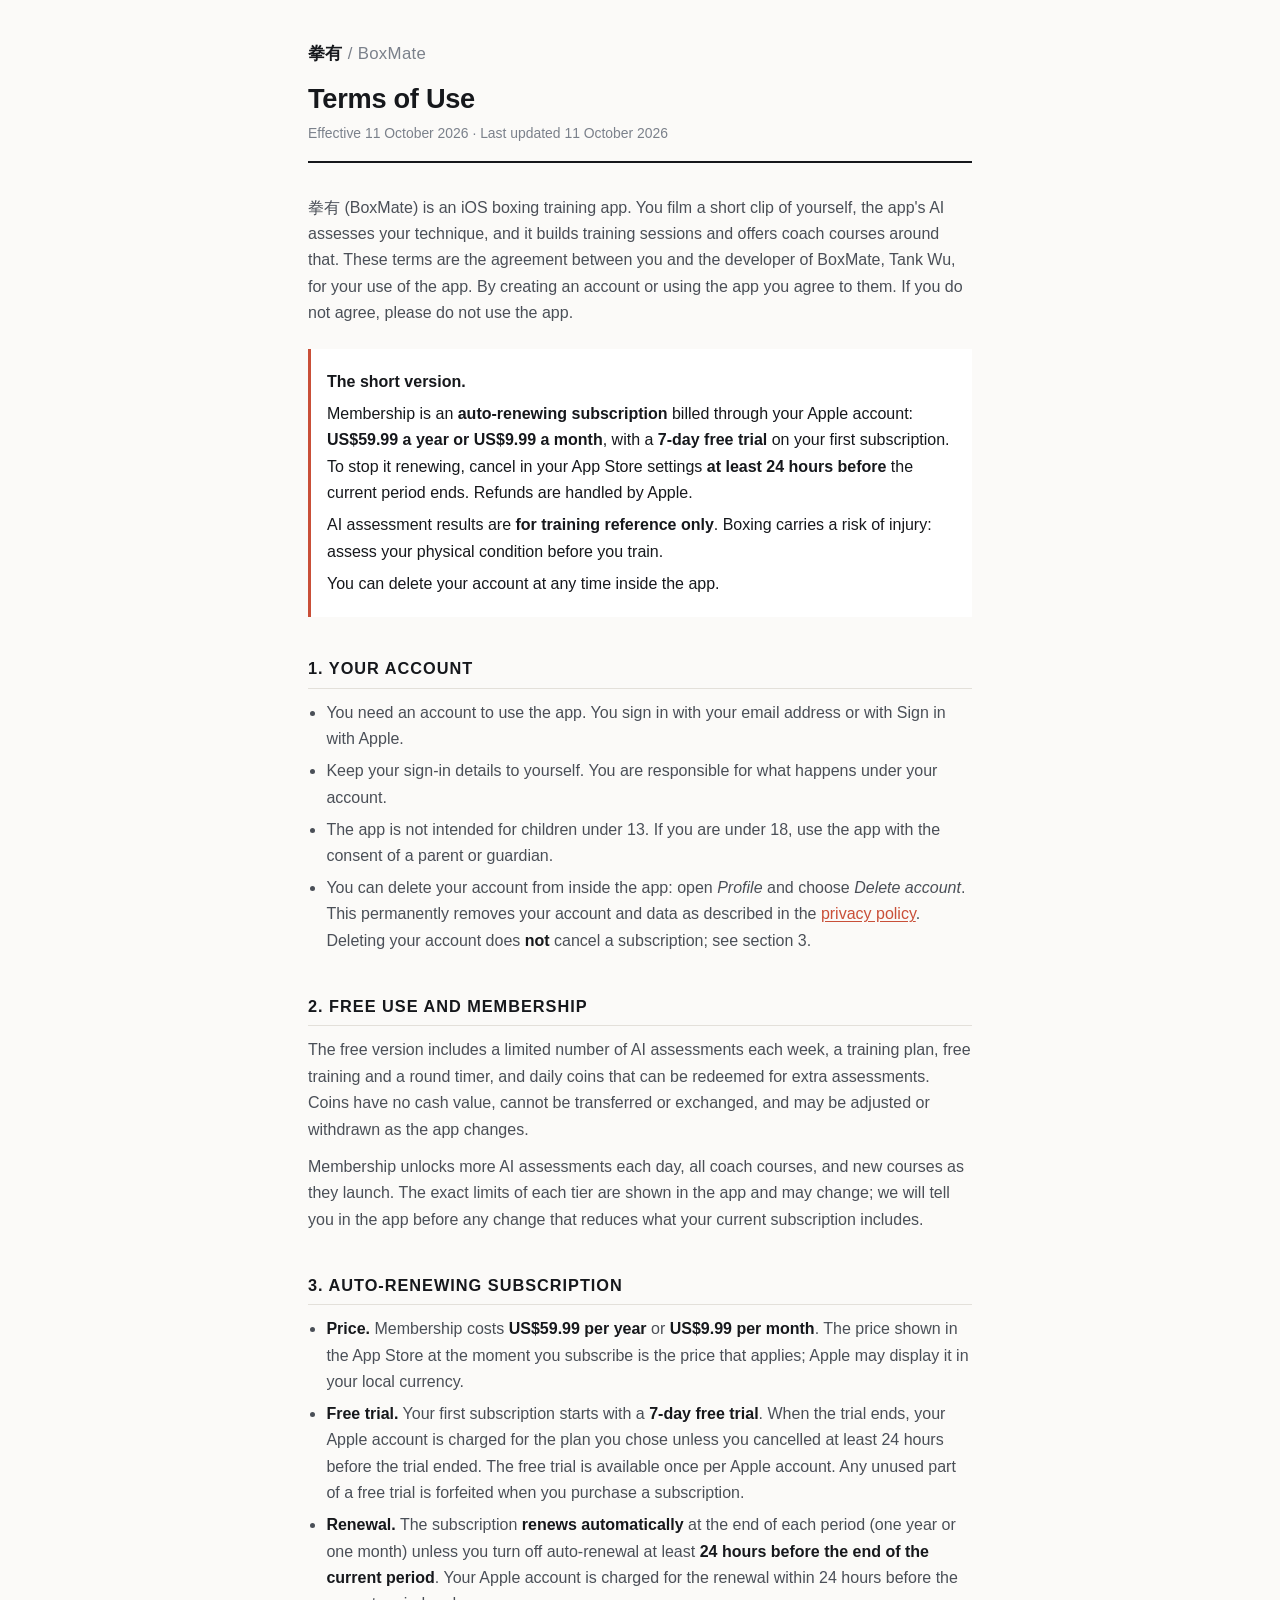
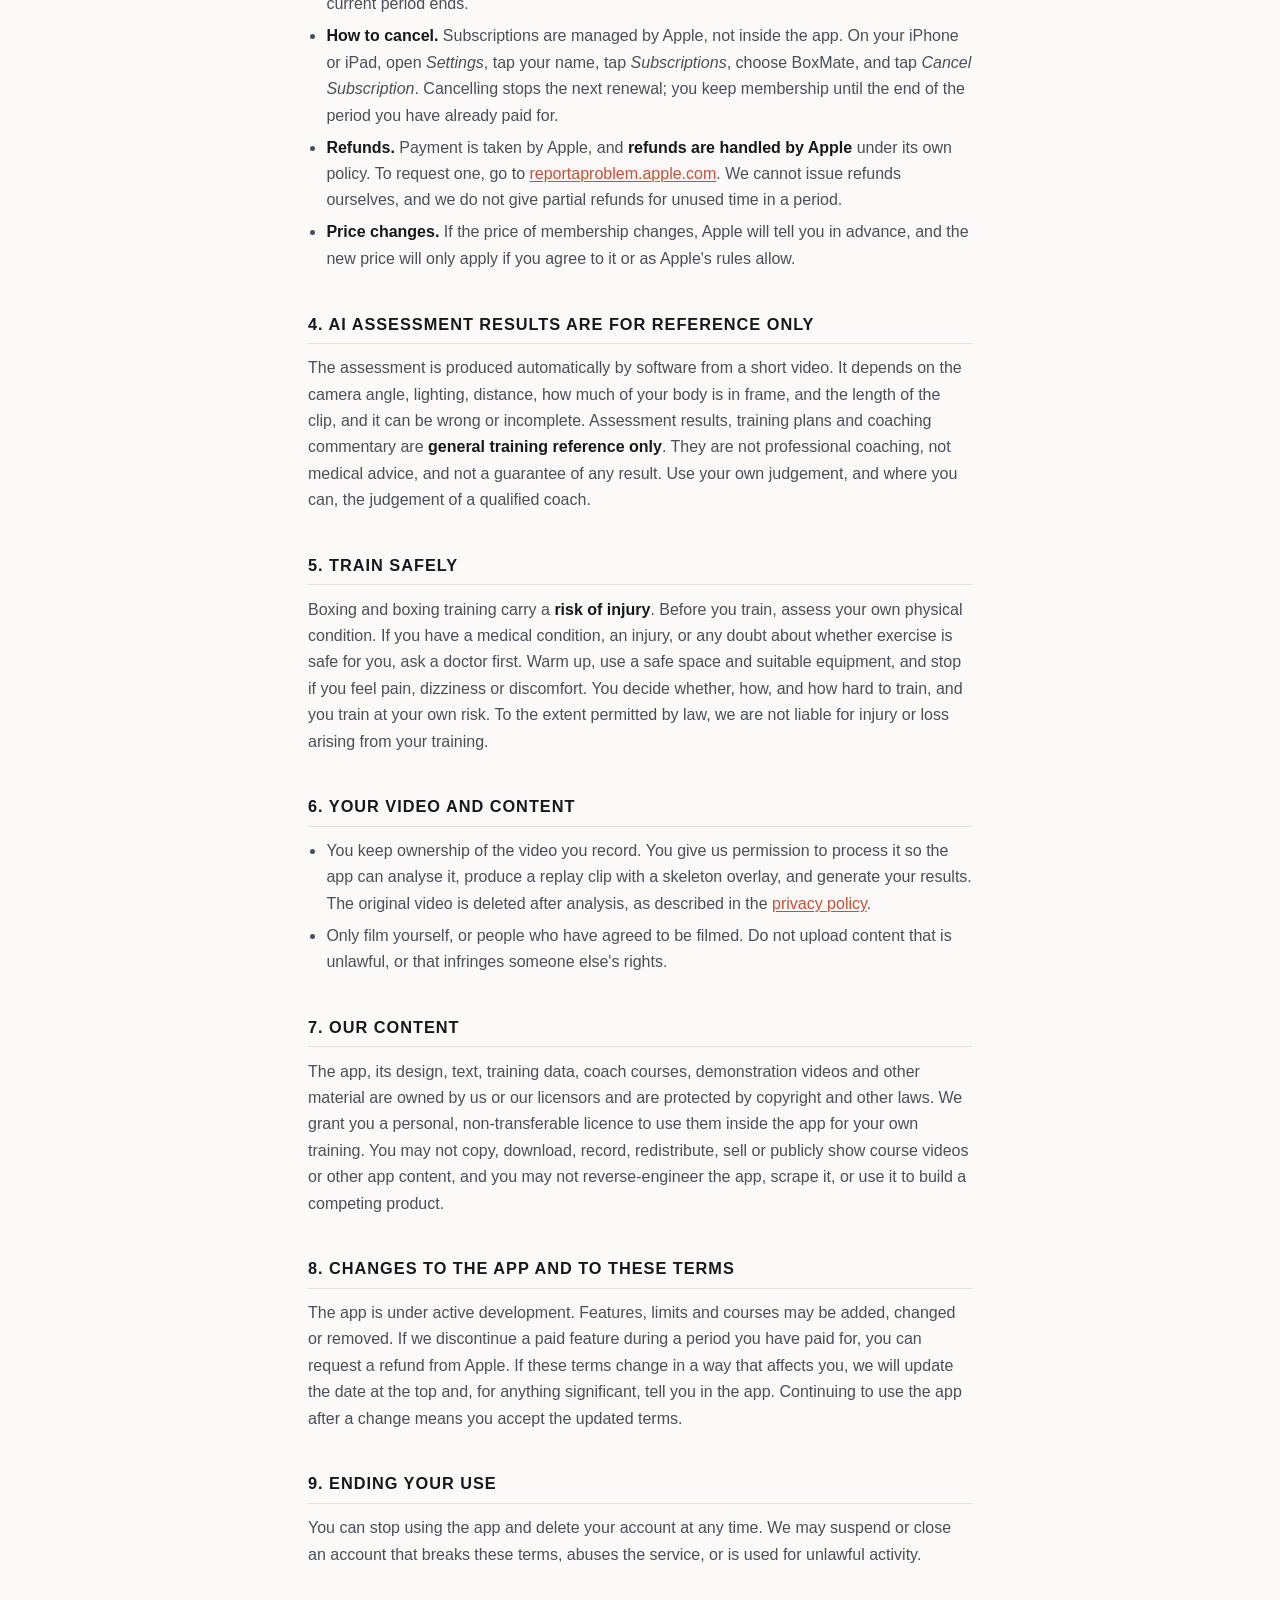
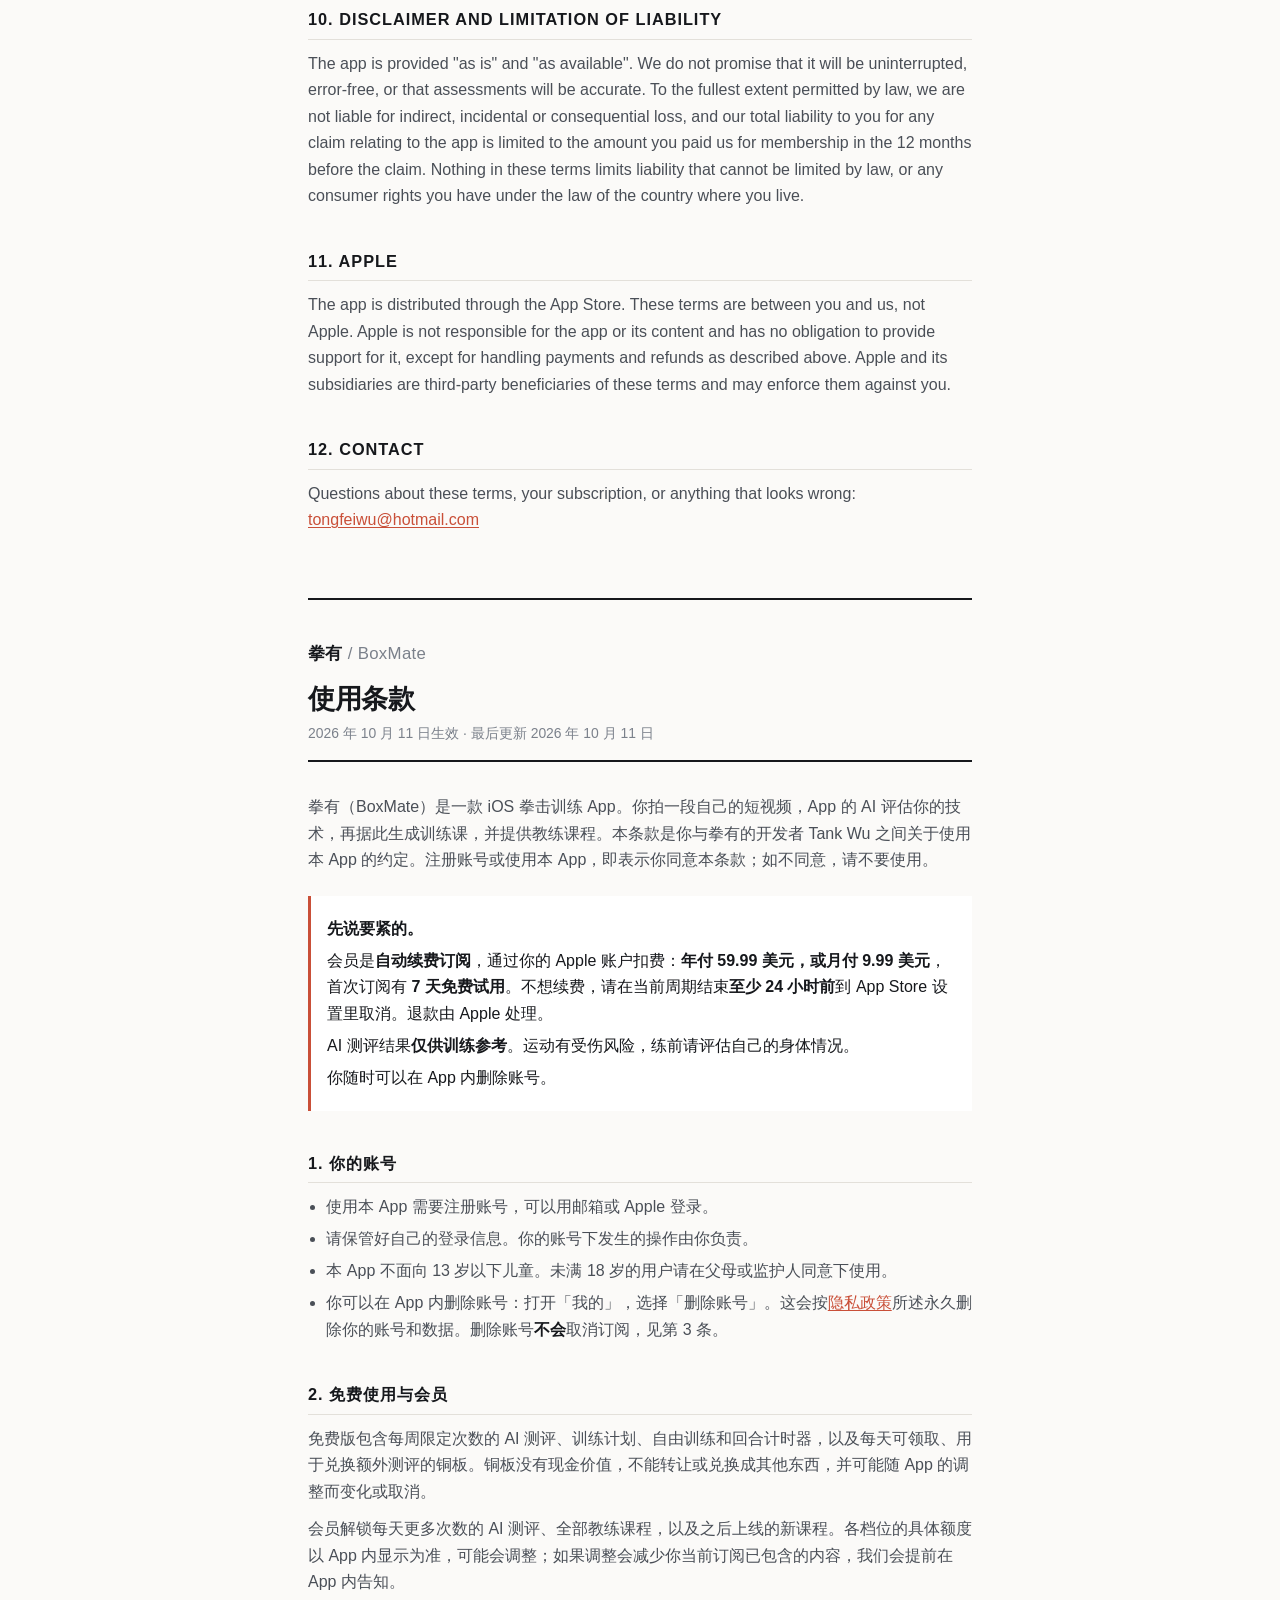
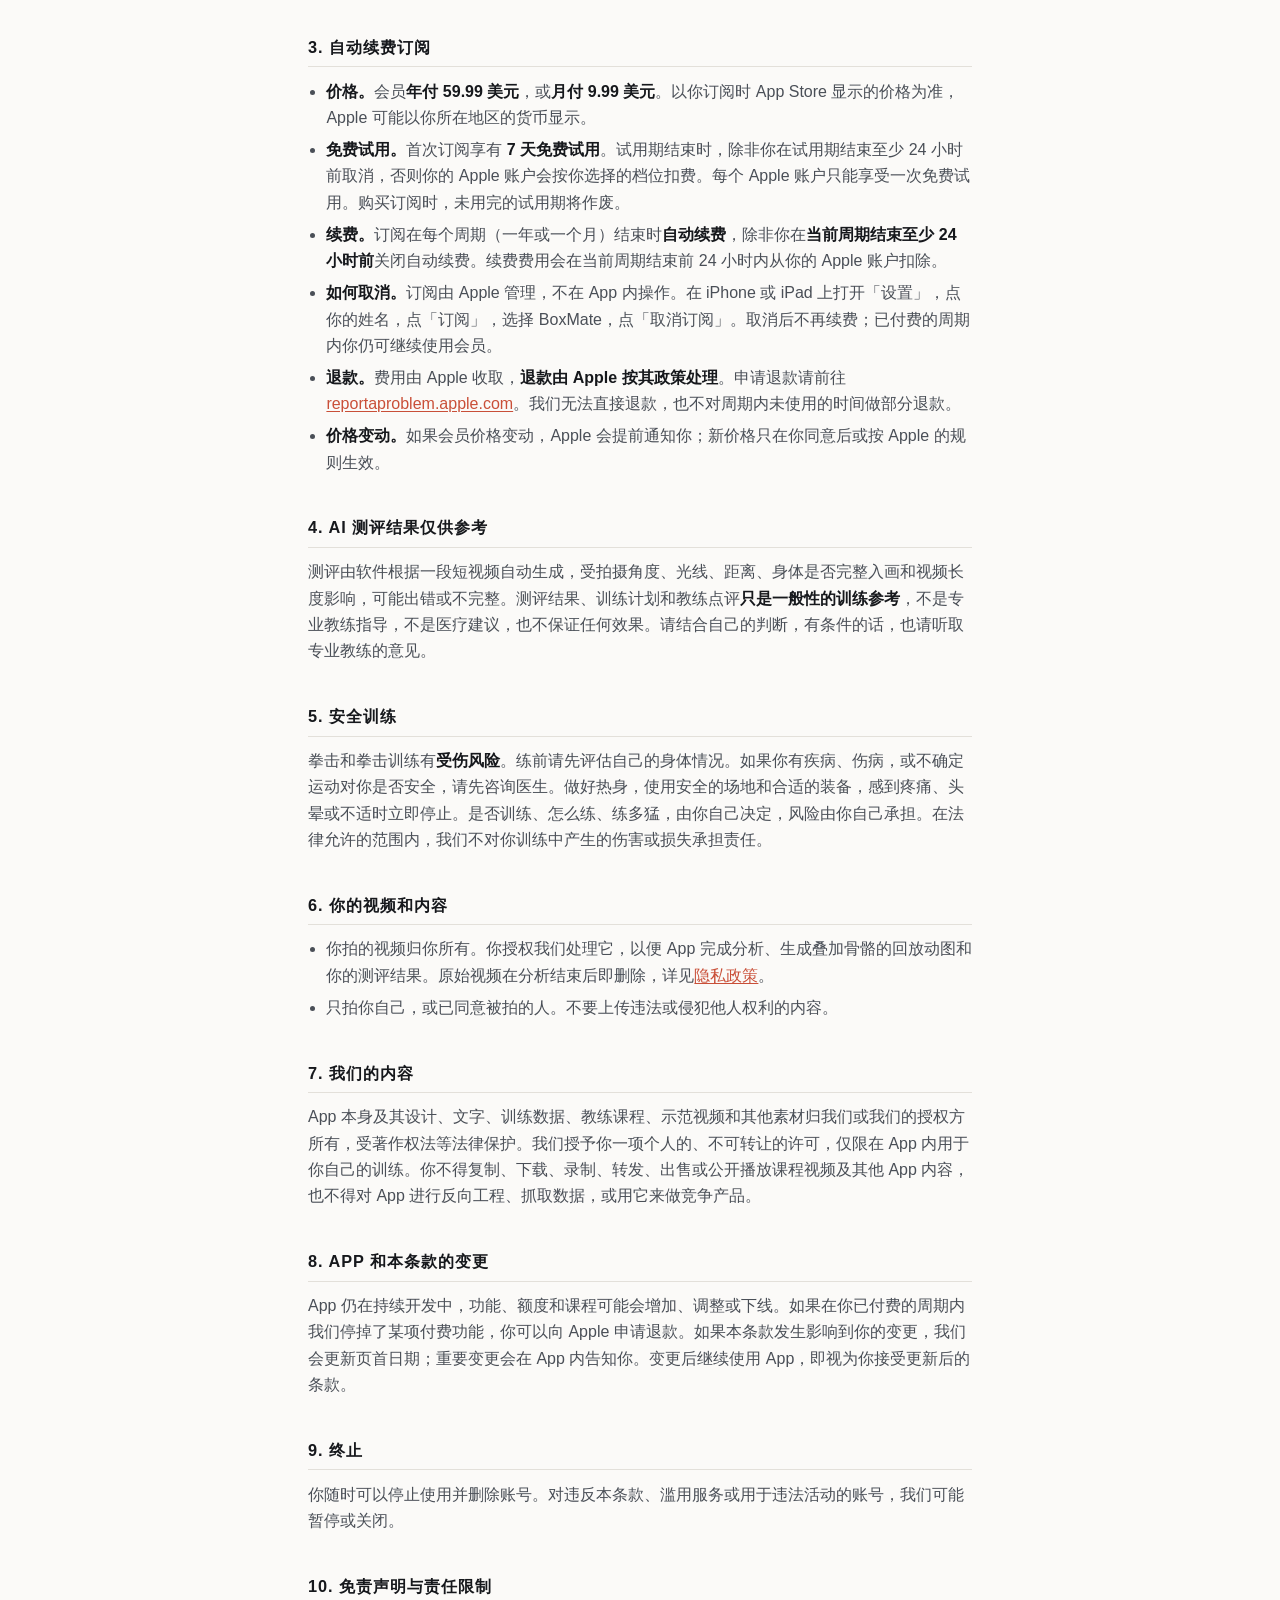
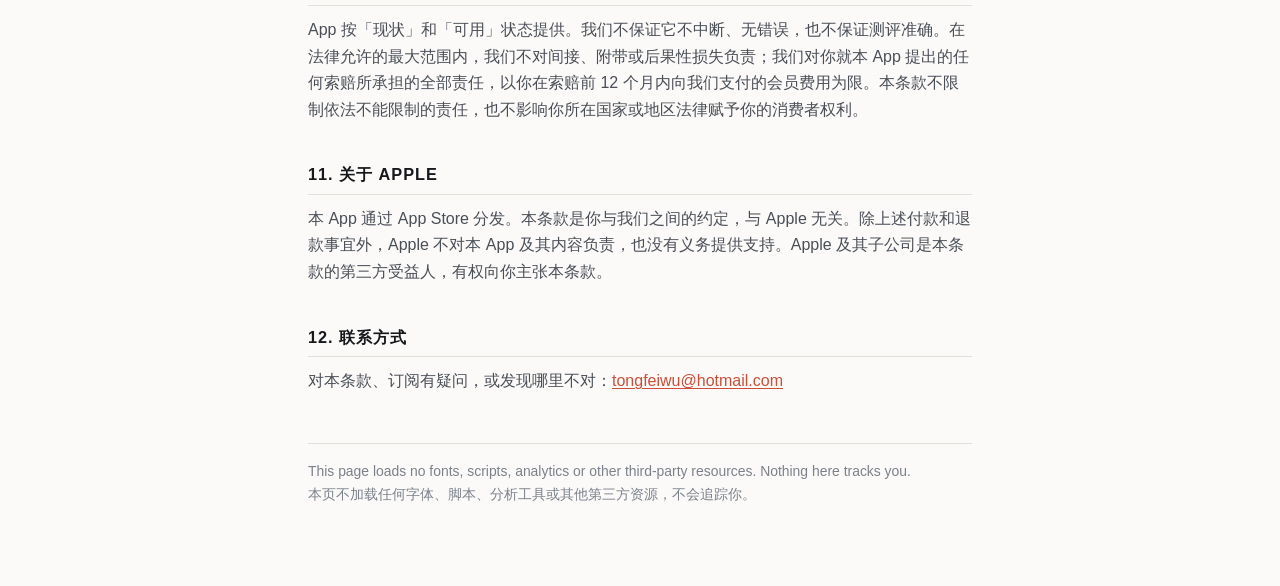
==== terms/index.html @ cb2ba71b "Add BoxMate marketing site: home (en/zh), support, privacy, terms, assets Co-Authored-By: Claude Fab" ====
<!DOCTYPE html>
<html lang="en">
<head>
<meta charset="utf-8">
<meta name="viewport" content="width=device-width, initial-scale=1">
<title>Terms of Use — 拳有 / BoxMate</title>
<meta name="description" content="Terms of use for 拳有 / BoxMate: membership and auto-renewing subscription, free trial, cancellation and refunds, AI assessment limits, training safety, and account deletion. 拳有使用条款。">
<link rel="canonical" href="https://getboxmate.com/terms/">
<meta property="og:type" content="website">
<meta property="og:site_name" content="BoxMate">
<meta property="og:title" content="Terms of Use — 拳有 / BoxMate">
<meta property="og:description" content="Terms of use for 拳有 / BoxMate: membership and auto-renewing subscription, free trial, cancellation and refunds, AI assessment limits, training safety, and account deletion.">
<meta property="og:url" content="https://getboxmate.com/terms/">
<meta property="og:image" content="https://getboxmate.com/assets/img/og.jpg">
<meta property="og:image:width" content="1200">
<meta property="og:image:height" content="630">
<meta name="twitter:card" content="summary_large_image">
<link rel="icon" href="/favicon.ico" sizes="any">
<link rel="icon" type="image/png" sizes="32x32" href="/favicon-32.png">
<link rel="apple-touch-icon" href="/apple-touch-icon.png">
<style>
  :root{
    --ink:#16181c; --ink-2:#4a4f57; --ink-3:#7b818b;
    --paper:#fbfaf8; --rule:#e3e0da; --accent:#c94f38;
  }
  *{box-sizing:border-box}
  html{-webkit-text-size-adjust:100%}
  body{
    margin:0; background:var(--paper); color:var(--ink);
    font:16px/1.65 -apple-system,BlinkMacSystemFont,"Segoe UI","PingFang SC","Hiragino Sans GB","Microsoft YaHei",sans-serif;
  }
  .wrap{max-width:44rem; margin:0 auto; padding:2.5rem 1.25rem 5rem}
  header{border-bottom:2px solid var(--ink); padding-bottom:1rem; margin-bottom:2rem}
  .brand{font-size:1.05rem; font-weight:700; letter-spacing:.02em}
  .brand span{color:var(--ink-3); font-weight:500}
  h1{font-size:1.7rem; line-height:1.25; margin:.9rem 0 .35rem; letter-spacing:-.01em}
  .meta{color:var(--ink-3); font-size:.87rem; margin:0}
  h2{
    font-size:1.02rem; letter-spacing:.06em; text-transform:uppercase;
    margin:2.4rem 0 .7rem; padding-bottom:.35rem; border-bottom:1px solid var(--rule);
  }
  h3{font-size:1rem; margin:1.5rem 0 .4rem}
  p,li{color:var(--ink-2)}
  p{margin:.7rem 0}
  ul{padding-left:1.15rem; margin:.7rem 0}
  li{margin:.35rem 0}
  strong{color:var(--ink); font-weight:600}
  a{color:var(--accent); text-decoration:underline; text-underline-offset:2px}
  .key{
    border-left:3px solid var(--accent); background:#fff;
    padding:.9rem 1rem; margin:1.4rem 0;
  }
  .key p{margin:.35rem 0; color:var(--ink)}
  table{width:100%; border-collapse:collapse; margin:.9rem 0; font-size:.94rem}
  th,td{text-align:left; padding:.55rem .5rem; border-bottom:1px solid var(--rule); vertical-align:top}
  th{color:var(--ink); font-weight:600; white-space:nowrap}
  .lang-sep{margin:4rem 0 0; border:0; border-top:2px solid var(--ink)}
  footer{margin-top:3rem; padding-top:1rem; border-top:1px solid var(--rule); color:var(--ink-3); font-size:.87rem}
  @media (prefers-color-scheme: dark){
    :root{--ink:#f2f3f5; --ink-2:#c2c6cc; --ink-3:#8b9098; --paper:#141519; --rule:#2c2e34; --accent:#e8734a}
    .key{background:#1b1c21}
  }
</style>
</head>
<body>
<div class="wrap">

<header>
  <div class="brand">拳有 <span>/ BoxMate</span></div>
  <h1>Terms of Use</h1>
  <p class="meta">Effective 11 October 2026 · Last updated 11 October 2026</p>
</header>

<p>拳有 (BoxMate) is an iOS boxing training app. You film a short clip of yourself, the app's AI assesses your technique, and it builds training sessions and offers coach courses around that. These terms are the agreement between you and the developer of BoxMate, Tank Wu, for your use of the app. By creating an account or using the app you agree to them. If you do not agree, please do not use the app.</p>

<div class="key">
  <p><strong>The short version.</strong></p>
  <p>Membership is an <strong>auto-renewing subscription</strong> billed through your Apple account: <strong>US$59.99 a year or US$9.99 a month</strong>, with a <strong>7-day free trial</strong> on your first subscription. To stop it renewing, cancel in your App Store settings <strong>at least 24 hours before</strong> the current period ends. Refunds are handled by Apple.</p>
  <p>AI assessment results are <strong>for training reference only</strong>. Boxing carries a risk of injury: assess your physical condition before you train.</p>
  <p>You can delete your account at any time inside the app.</p>
</div>

<h2>1. Your account</h2>
<ul>
  <li>You need an account to use the app. You sign in with your email address or with Sign in with Apple.</li>
  <li>Keep your sign-in details to yourself. You are responsible for what happens under your account.</li>
  <li>The app is not intended for children under 13. If you are under 18, use the app with the consent of a parent or guardian.</li>
  <li>You can delete your account from inside the app: open <em>Profile</em> and choose <em>Delete account</em>. This permanently removes your account and data as described in the <a href="/privacy/">privacy policy</a>. Deleting your account does <strong>not</strong> cancel a subscription; see section 3.</li>
</ul>

<h2>2. Free use and membership</h2>
<p>The free version includes a limited number of AI assessments each week, a training plan, free training and a round timer, and daily coins that can be redeemed for extra assessments. Coins have no cash value, cannot be transferred or exchanged, and may be adjusted or withdrawn as the app changes.</p>
<p>Membership unlocks more AI assessments each day, all coach courses, and new courses as they launch. The exact limits of each tier are shown in the app and may change; we will tell you in the app before any change that reduces what your current subscription includes.</p>

<h2>3. Auto-renewing subscription</h2>
<ul>
  <li><strong>Price.</strong> Membership costs <strong>US$59.99 per year</strong> or <strong>US$9.99 per month</strong>. The price shown in the App Store at the moment you subscribe is the price that applies; Apple may display it in your local currency.</li>
  <li><strong>Free trial.</strong> Your first subscription starts with a <strong>7-day free trial</strong>. When the trial ends, your Apple account is charged for the plan you chose unless you cancelled at least 24 hours before the trial ended. The free trial is available once per Apple account. Any unused part of a free trial is forfeited when you purchase a subscription.</li>
  <li><strong>Renewal.</strong> The subscription <strong>renews automatically</strong> at the end of each period (one year or one month) unless you turn off auto-renewal at least <strong>24 hours before the end of the current period</strong>. Your Apple account is charged for the renewal within 24 hours before the current period ends.</li>
  <li><strong>How to cancel.</strong> Subscriptions are managed by Apple, not inside the app. On your iPhone or iPad, open <em>Settings</em>, tap your name, tap <em>Subscriptions</em>, choose BoxMate, and tap <em>Cancel Subscription</em>. Cancelling stops the next renewal; you keep membership until the end of the period you have already paid for.</li>
  <li><strong>Refunds.</strong> Payment is taken by Apple, and <strong>refunds are handled by Apple</strong> under its own policy. To request one, go to <a href="https://reportaproblem.apple.com">reportaproblem.apple.com</a>. We cannot issue refunds ourselves, and we do not give partial refunds for unused time in a period.</li>
  <li><strong>Price changes.</strong> If the price of membership changes, Apple will tell you in advance, and the new price will only apply if you agree to it or as Apple's rules allow.</li>
</ul>

<h2>4. AI assessment results are for reference only</h2>
<p>The assessment is produced automatically by software from a short video. It depends on the camera angle, lighting, distance, how much of your body is in frame, and the length of the clip, and it can be wrong or incomplete. Assessment results, training plans and coaching commentary are <strong>general training reference only</strong>. They are not professional coaching, not medical advice, and not a guarantee of any result. Use your own judgement, and where you can, the judgement of a qualified coach.</p>

<h2>5. Train safely</h2>
<p>Boxing and boxing training carry a <strong>risk of injury</strong>. Before you train, assess your own physical condition. If you have a medical condition, an injury, or any doubt about whether exercise is safe for you, ask a doctor first. Warm up, use a safe space and suitable equipment, and stop if you feel pain, dizziness or discomfort. You decide whether, how, and how hard to train, and you train at your own risk. To the extent permitted by law, we are not liable for injury or loss arising from your training.</p>

<h2>6. Your video and content</h2>
<ul>
  <li>You keep ownership of the video you record. You give us permission to process it so the app can analyse it, produce a replay clip with a skeleton overlay, and generate your results. The original video is deleted after analysis, as described in the <a href="/privacy/">privacy policy</a>.</li>
  <li>Only film yourself, or people who have agreed to be filmed. Do not upload content that is unlawful, or that infringes someone else's rights.</li>
</ul>

<h2>7. Our content</h2>
<p>The app, its design, text, training data, coach courses, demonstration videos and other material are owned by us or our licensors and are protected by copyright and other laws. We grant you a personal, non-transferable licence to use them inside the app for your own training. You may not copy, download, record, redistribute, sell or publicly show course videos or other app content, and you may not reverse-engineer the app, scrape it, or use it to build a competing product.</p>

<h2>8. Changes to the app and to these terms</h2>
<p>The app is under active development. Features, limits and courses may be added, changed or removed. If we discontinue a paid feature during a period you have paid for, you can request a refund from Apple. If these terms change in a way that affects you, we will update the date at the top and, for anything significant, tell you in the app. Continuing to use the app after a change means you accept the updated terms.</p>

<h2>9. Ending your use</h2>
<p>You can stop using the app and delete your account at any time. We may suspend or close an account that breaks these terms, abuses the service, or is used for unlawful activity.</p>

<h2>10. Disclaimer and limitation of liability</h2>
<p>The app is provided "as is" and "as available". We do not promise that it will be uninterrupted, error-free, or that assessments will be accurate. To the fullest extent permitted by law, we are not liable for indirect, incidental or consequential loss, and our total liability to you for any claim relating to the app is limited to the amount you paid us for membership in the 12 months before the claim. Nothing in these terms limits liability that cannot be limited by law, or any consumer rights you have under the law of the country where you live.</p>

<h2>11. Apple</h2>
<p>The app is distributed through the App Store. These terms are between you and us, not Apple. Apple is not responsible for the app or its content and has no obligation to provide support for it, except for handling payments and refunds as described above. Apple and its subsidiaries are third-party beneficiaries of these terms and may enforce them against you.</p>

<h2>12. Contact</h2>
<p>Questions about these terms, your subscription, or anything that looks wrong: <a href="mailto:tongfeiwu@hotmail.com">tongfeiwu@hotmail.com</a></p>

<hr class="lang-sep" id="zh">

<header style="border-bottom:2px solid var(--ink); padding:2.5rem 0 1rem; margin-bottom:2rem">
  <div class="brand">拳有 <span>/ BoxMate</span></div>
  <h1>使用条款</h1>
  <p class="meta">2026 年 10 月 11 日生效 · 最后更新 2026 年 10 月 11 日</p>
</header>

<p>拳有（BoxMate）是一款 iOS 拳击训练 App。你拍一段自己的短视频，App 的 AI 评估你的技术，再据此生成训练课，并提供教练课程。本条款是你与拳有的开发者 Tank Wu 之间关于使用本 App 的约定。注册账号或使用本 App，即表示你同意本条款；如不同意，请不要使用。</p>

<div class="key">
  <p><strong>先说要紧的。</strong></p>
  <p>会员是<strong>自动续费订阅</strong>，通过你的 Apple 账户扣费：<strong>年付 59.99 美元，或月付 9.99 美元</strong>，首次订阅有 <strong>7 天免费试用</strong>。不想续费，请在当前周期结束<strong>至少 24 小时前</strong>到 App Store 设置里取消。退款由 Apple 处理。</p>
  <p>AI 测评结果<strong>仅供训练参考</strong>。运动有受伤风险，练前请评估自己的身体情况。</p>
  <p>你随时可以在 App 内删除账号。</p>
</div>

<h2>1. 你的账号</h2>
<ul>
  <li>使用本 App 需要注册账号，可以用邮箱或 Apple 登录。</li>
  <li>请保管好自己的登录信息。你的账号下发生的操作由你负责。</li>
  <li>本 App 不面向 13 岁以下儿童。未满 18 岁的用户请在父母或监护人同意下使用。</li>
  <li>你可以在 App 内删除账号：打开「我的」，选择「删除账号」。这会按<a href="/privacy/#zh">隐私政策</a>所述永久删除你的账号和数据。删除账号<strong>不会</strong>取消订阅，见第 3 条。</li>
</ul>

<h2>2. 免费使用与会员</h2>
<p>免费版包含每周限定次数的 AI 测评、训练计划、自由训练和回合计时器，以及每天可领取、用于兑换额外测评的铜板。铜板没有现金价值，不能转让或兑换成其他东西，并可能随 App 的调整而变化或取消。</p>
<p>会员解锁每天更多次数的 AI 测评、全部教练课程，以及之后上线的新课程。各档位的具体额度以 App 内显示为准，可能会调整；如果调整会减少你当前订阅已包含的内容，我们会提前在 App 内告知。</p>

<h2>3. 自动续费订阅</h2>
<ul>
  <li><strong>价格。</strong>会员<strong>年付 59.99 美元</strong>，或<strong>月付 9.99 美元</strong>。以你订阅时 App Store 显示的价格为准，Apple 可能以你所在地区的货币显示。</li>
  <li><strong>免费试用。</strong>首次订阅享有 <strong>7 天免费试用</strong>。试用期结束时，除非你在试用期结束至少 24 小时前取消，否则你的 Apple 账户会按你选择的档位扣费。每个 Apple 账户只能享受一次免费试用。购买订阅时，未用完的试用期将作废。</li>
  <li><strong>续费。</strong>订阅在每个周期（一年或一个月）结束时<strong>自动续费</strong>，除非你在<strong>当前周期结束至少 24 小时前</strong>关闭自动续费。续费费用会在当前周期结束前 24 小时内从你的 Apple 账户扣除。</li>
  <li><strong>如何取消。</strong>订阅由 Apple 管理，不在 App 内操作。在 iPhone 或 iPad 上打开「设置」，点你的姓名，点「订阅」，选择 BoxMate，点「取消订阅」。取消后不再续费；已付费的周期内你仍可继续使用会员。</li>
  <li><strong>退款。</strong>费用由 Apple 收取，<strong>退款由 Apple 按其政策处理</strong>。申请退款请前往 <a href="https://reportaproblem.apple.com">reportaproblem.apple.com</a>。我们无法直接退款，也不对周期内未使用的时间做部分退款。</li>
  <li><strong>价格变动。</strong>如果会员价格变动，Apple 会提前通知你；新价格只在你同意后或按 Apple 的规则生效。</li>
</ul>

<h2>4. AI 测评结果仅供参考</h2>
<p>测评由软件根据一段短视频自动生成，受拍摄角度、光线、距离、身体是否完整入画和视频长度影响，可能出错或不完整。测评结果、训练计划和教练点评<strong>只是一般性的训练参考</strong>，不是专业教练指导，不是医疗建议，也不保证任何效果。请结合自己的判断，有条件的话，也请听取专业教练的意见。</p>

<h2>5. 安全训练</h2>
<p>拳击和拳击训练有<strong>受伤风险</strong>。练前请先评估自己的身体情况。如果你有疾病、伤病，或不确定运动对你是否安全，请先咨询医生。做好热身，使用安全的场地和合适的装备，感到疼痛、头晕或不适时立即停止。是否训练、怎么练、练多猛，由你自己决定，风险由你自己承担。在法律允许的范围内，我们不对你训练中产生的伤害或损失承担责任。</p>

<h2>6. 你的视频和内容</h2>
<ul>
  <li>你拍的视频归你所有。你授权我们处理它，以便 App 完成分析、生成叠加骨骼的回放动图和你的测评结果。原始视频在分析结束后即删除，详见<a href="/privacy/#zh">隐私政策</a>。</li>
  <li>只拍你自己，或已同意被拍的人。不要上传违法或侵犯他人权利的内容。</li>
</ul>

<h2>7. 我们的内容</h2>
<p>App 本身及其设计、文字、训练数据、教练课程、示范视频和其他素材归我们或我们的授权方所有，受著作权法等法律保护。我们授予你一项个人的、不可转让的许可，仅限在 App 内用于你自己的训练。你不得复制、下载、录制、转发、出售或公开播放课程视频及其他 App 内容，也不得对 App 进行反向工程、抓取数据，或用它来做竞争产品。</p>

<h2>8. App 和本条款的变更</h2>
<p>App 仍在持续开发中，功能、额度和课程可能会增加、调整或下线。如果在你已付费的周期内我们停掉了某项付费功能，你可以向 Apple 申请退款。如果本条款发生影响到你的变更，我们会更新页首日期；重要变更会在 App 内告知你。变更后继续使用 App，即视为你接受更新后的条款。</p>

<h2>9. 终止</h2>
<p>你随时可以停止使用并删除账号。对违反本条款、滥用服务或用于违法活动的账号，我们可能暂停或关闭。</p>

<h2>10. 免责声明与责任限制</h2>
<p>App 按「现状」和「可用」状态提供。我们不保证它不中断、无错误，也不保证测评准确。在法律允许的最大范围内，我们不对间接、附带或后果性损失负责；我们对你就本 App 提出的任何索赔所承担的全部责任，以你在索赔前 12 个月内向我们支付的会员费用为限。本条款不限制依法不能限制的责任，也不影响你所在国家或地区法律赋予你的消费者权利。</p>

<h2>11. 关于 Apple</h2>
<p>本 App 通过 App Store 分发。本条款是你与我们之间的约定，与 Apple 无关。除上述付款和退款事宜外，Apple 不对本 App 及其内容负责，也没有义务提供支持。Apple 及其子公司是本条款的第三方受益人，有权向你主张本条款。</p>

<h2>12. 联系方式</h2>
<p>对本条款、订阅有疑问，或发现哪里不对：<a href="mailto:tongfeiwu@hotmail.com">tongfeiwu@hotmail.com</a></p>

<footer>
  This page loads no fonts, scripts, analytics or other third-party resources. Nothing here tracks you.<br>
  本页不加载任何字体、脚本、分析工具或其他第三方资源，不会追踪你。
</footer>

</div>
</body>
</html>
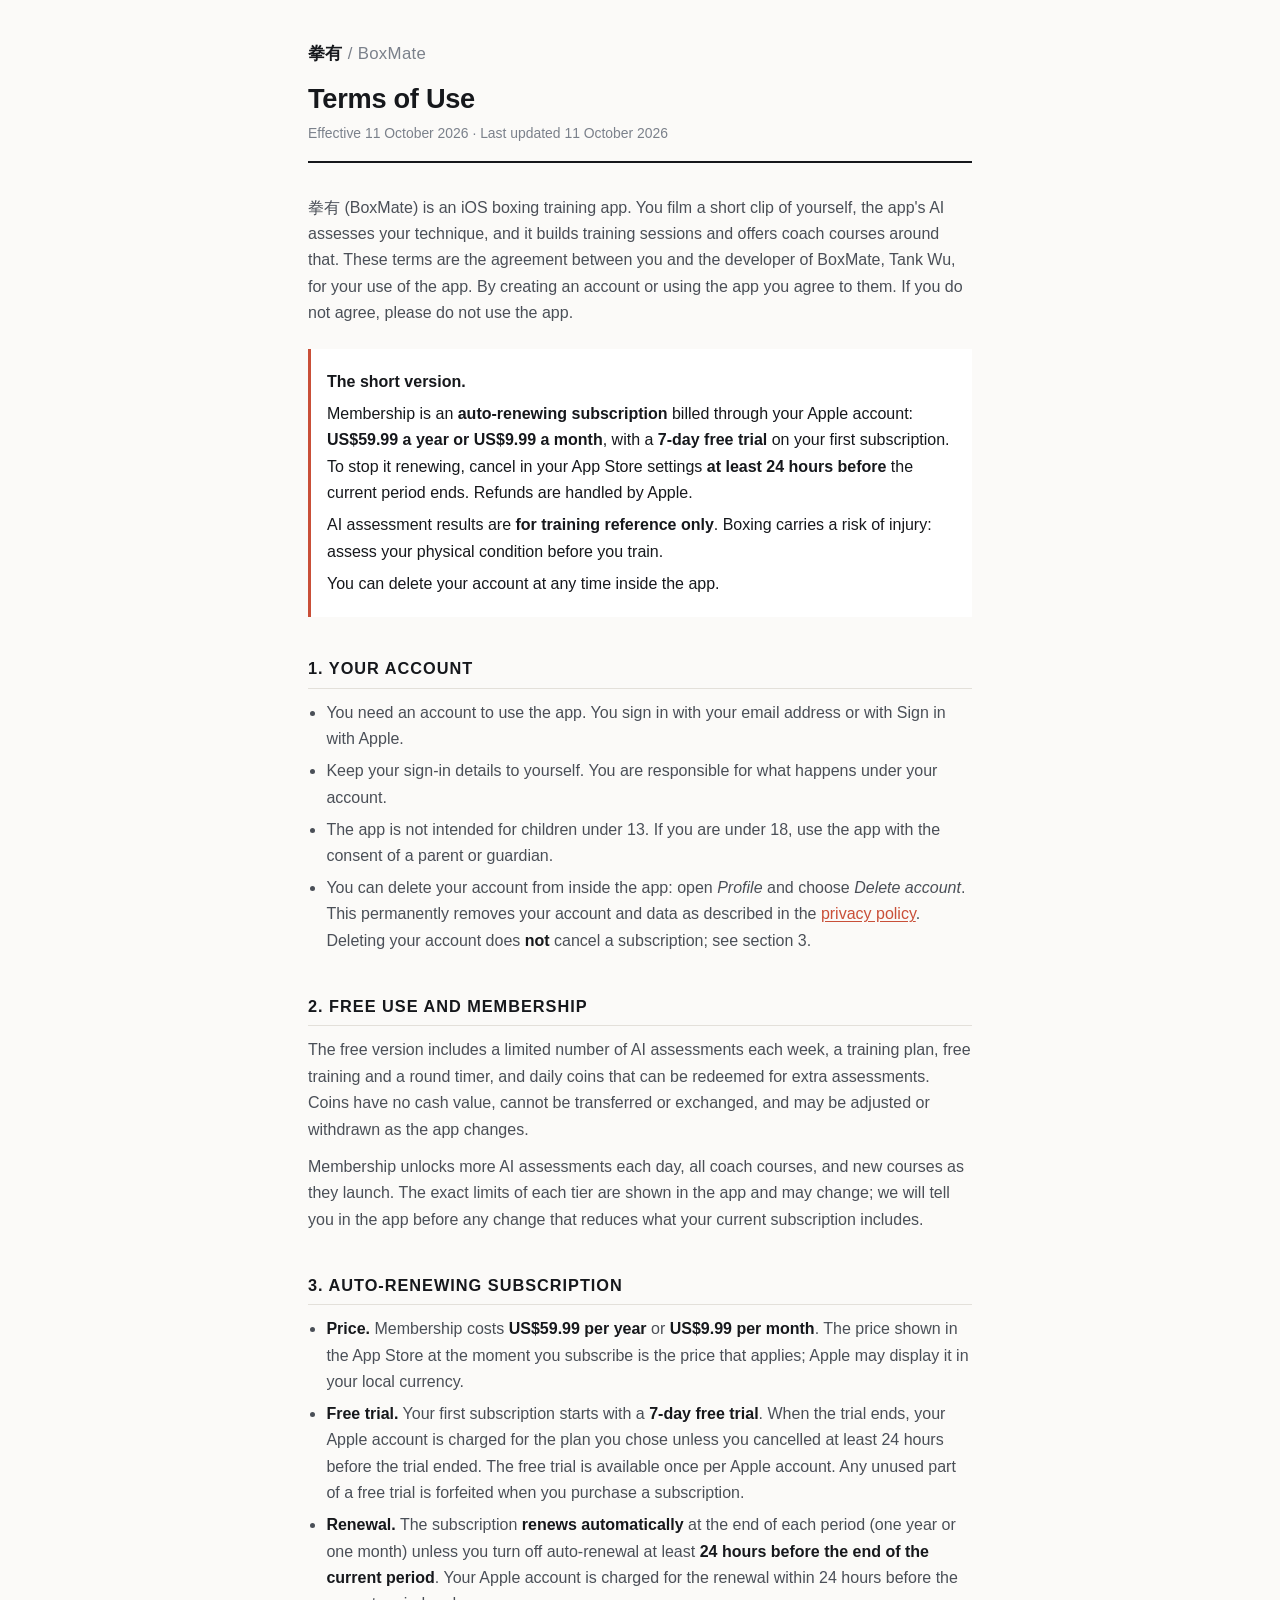
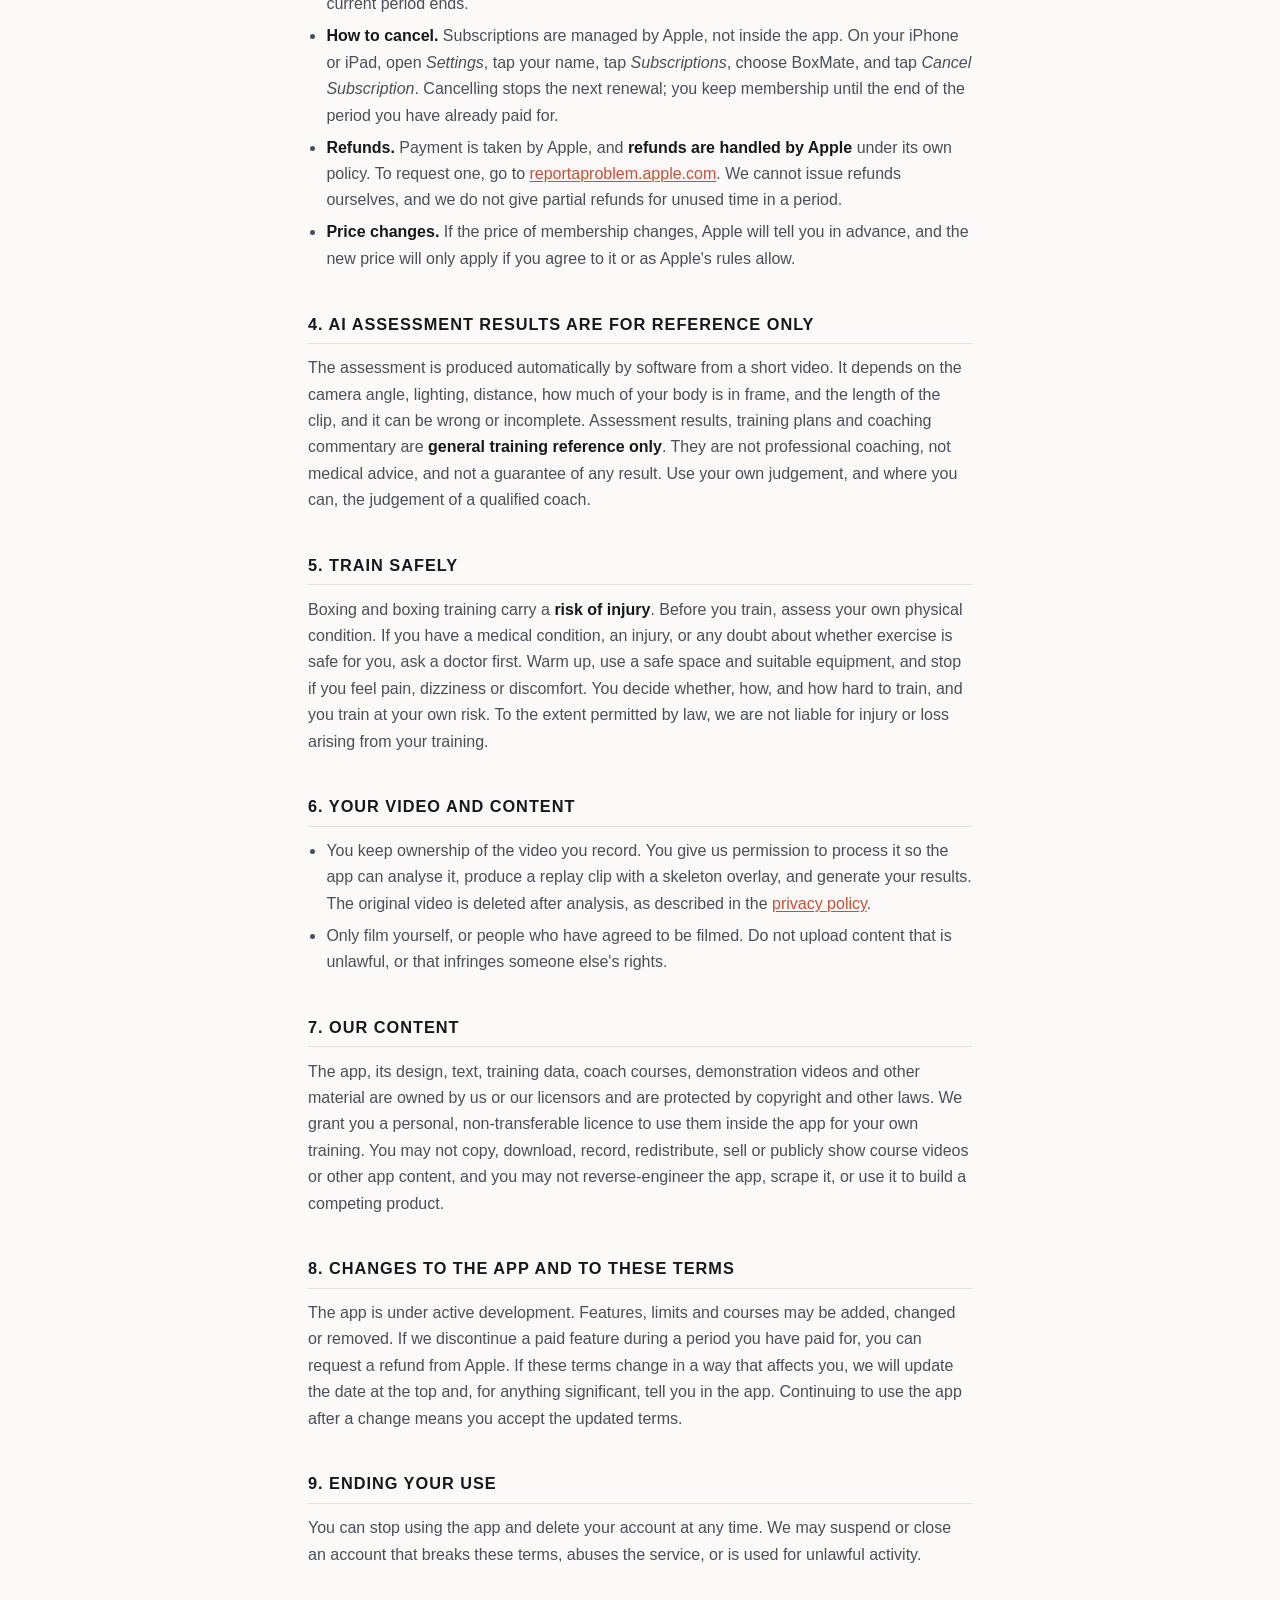
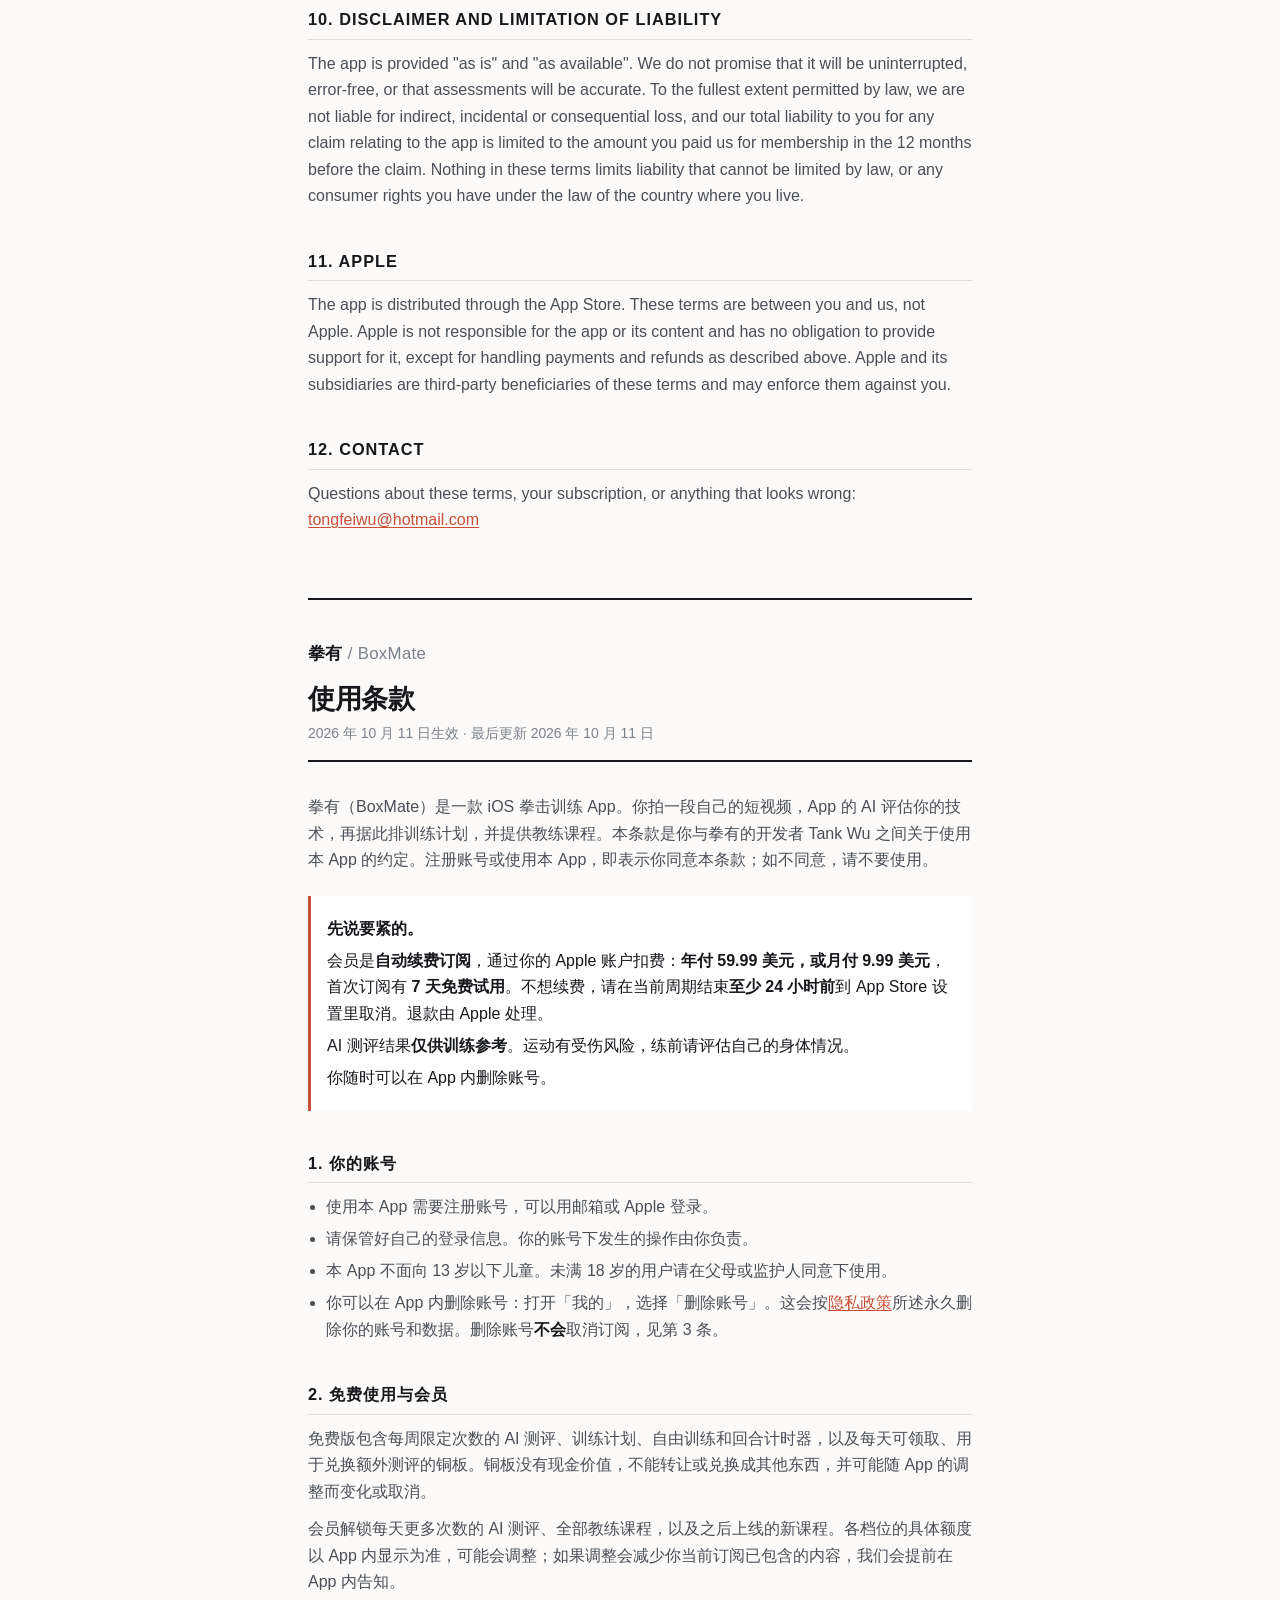
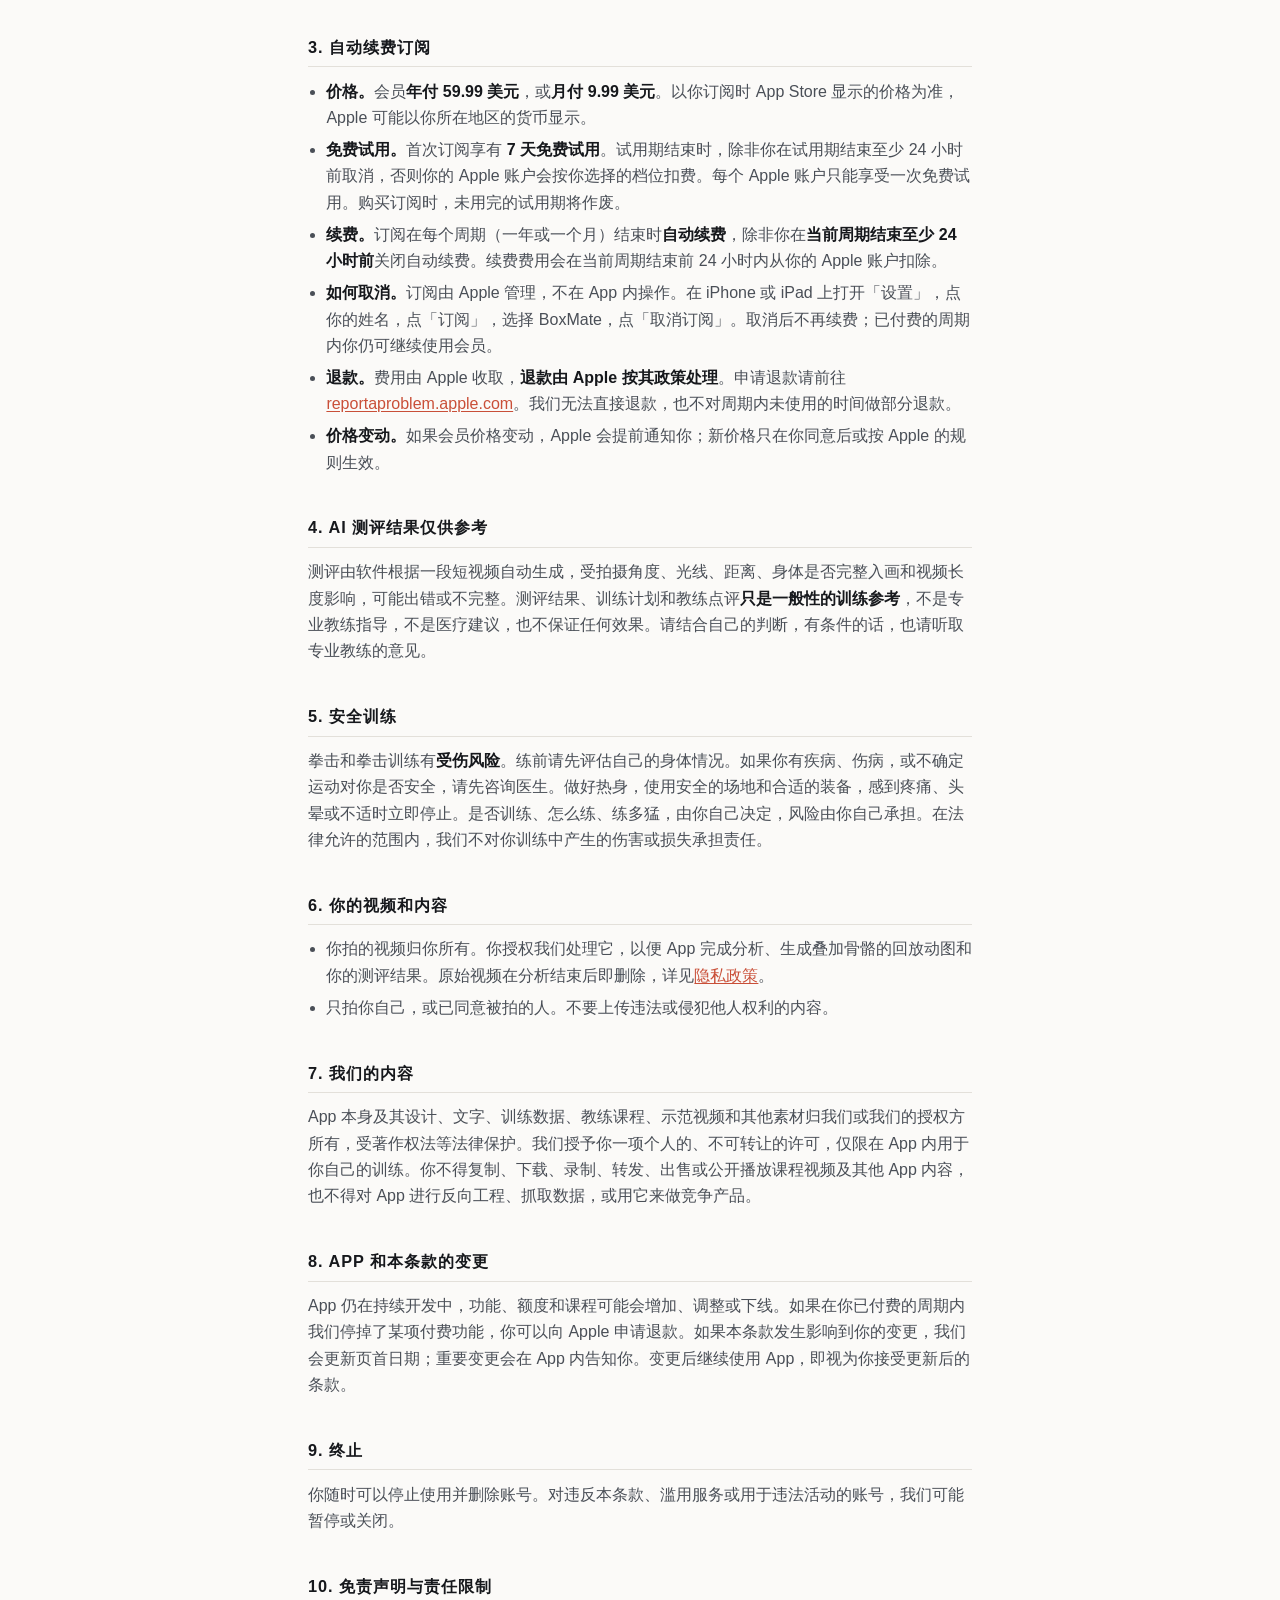
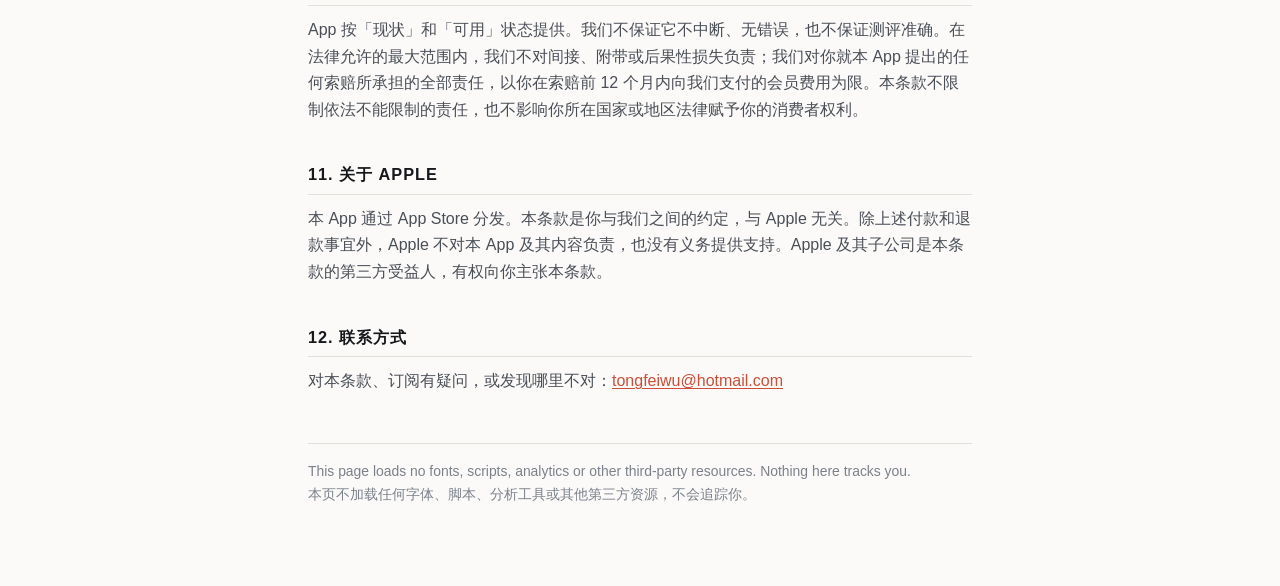
==== commit de836551: "Finalize terms wording; crop blank area from Chinese report shots Co-Authored-By: Claude Fable 5.1 <" ====
--- a/terms/index.html
+++ b/terms/index.html
@@ -140,7 +140,7 @@
   <p class="meta">2026 年 10 月 11 日生效 · 最后更新 2026 年 10 月 11 日</p>
 </header>
 
-<p>拳有（BoxMate）是一款 iOS 拳击训练 App。你拍一段自己的短视频，App 的 AI 评估你的技术，再据此生成训练课，并提供教练课程。本条款是你与拳有的开发者 Tank Wu 之间关于使用本 App 的约定。注册账号或使用本 App，即表示你同意本条款；如不同意，请不要使用。</p>
+<p>拳有（BoxMate）是一款 iOS 拳击训练 App。你拍一段自己的短视频，App 的 AI 评估你的技术，再据此排训练计划，并提供教练课程。本条款是你与拳有的开发者 Tank Wu 之间关于使用本 App 的约定。注册账号或使用本 App，即表示你同意本条款；如不同意，请不要使用。</p>
 
 <div class="key">
   <p><strong>先说要紧的。</strong></p>
